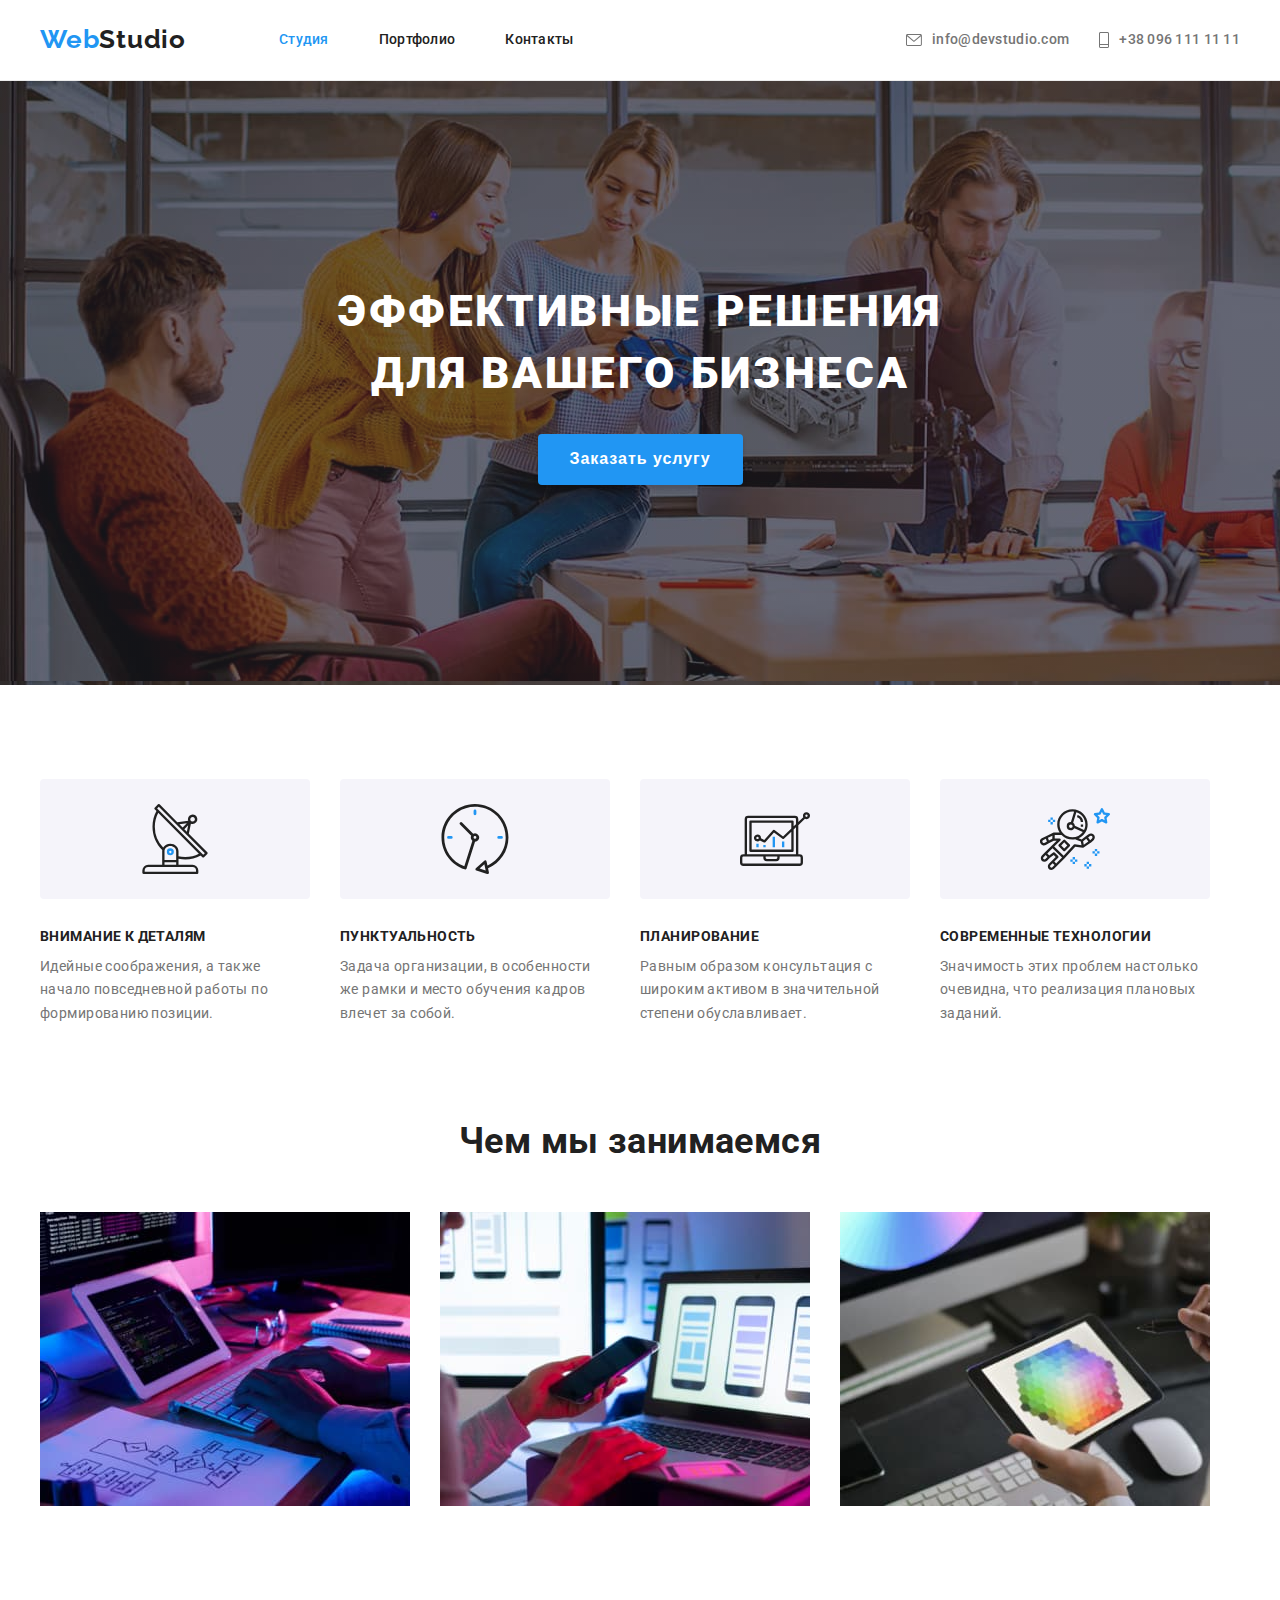
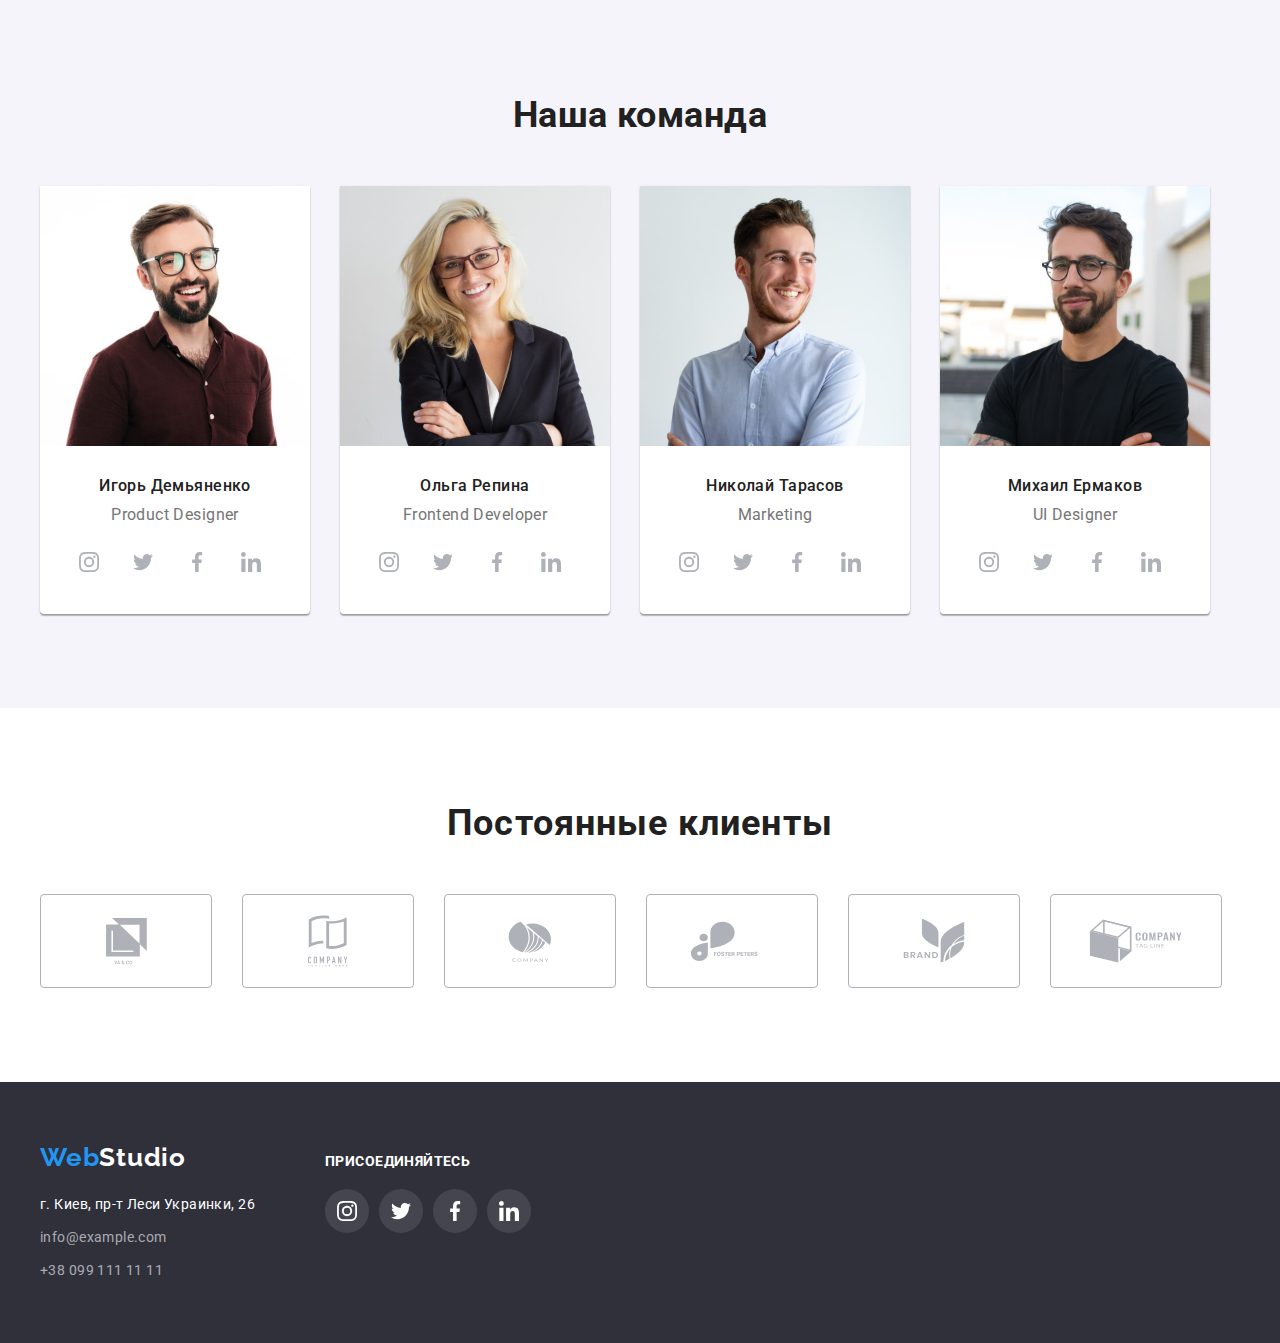
==== index.html @ b10f9ffb "переносить все з попередньої дз" ====
<!DOCTYPE html>
<html lang="ru">
<head>
    <meta charset="UTF-8">
    <meta http-equiv="X-UA-Compatible" content="IE=edge">
    <meta name="viewport" content="width=device-width, initial-scale=1.0">
    <title>Webstudio</title>
    <link rel="preconnect" href="https://fonts.googleapis.com">
    <link rel="preconnect" href="https://fonts.gstatic.com" crossorigin>
    <link href="https://fonts.googleapis.com/css2?family=Raleway:wght@700&family=Roboto:wght@400;500;700;900&display=swap"
        rel="stylesheet">
    <link rel="stylesheet" href="https://cdnjs.cloudflare.com/ajax/libs/modern-normalize/1.1.0/modern-normalize.min.css"
        integrity="sha512-wpPYUAdjBVSE4KJnH1VR1HeZfpl1ub8YT/NKx4PuQ5NmX2tKuGu6U/JRp5y+Y8XG2tV+wKQpNHVUX03MfMFn9Q=="
        crossorigin="anonymous" referrerpolicy="no-referrer" />
    <link rel="stylesheet" href="./css/styles.css">
</head>
<body>
    <!--header-->
<header>
<div class="container header">
    <nav class="nav">
        <a href="/" class="logo"><span class="web">Web</span>Studio</a>
        <ul class="nav-list">
            <li class="nav-list-item"><a href="./index.html" class="nav-list-link current">Студия</a></li>
            <li class="nav-list-item"><a href="./portfolio.html" class="nav-list-link">Портфолио</a></li>
            <li class="nav-list-item"><a href="" class="nav-list-link">Контакты</a></li>
        </ul>
    </nav>
    <ul class="auth-nav">
        <li class="auth-nav-item"><a href="mailto:info@devstudio.com" class="auth-nav-link mail">
            <svg class="envelope" width="16px" height="12px" >
                <use href="./images/icons.svg#icon-envelope"></use>
            </svg>
            info@devstudio.com</a>
        </li>
        <li class="auth-nav-item"><a href="tel:+380961111111" class="auth-nav-link">
            <svg class="tel" width="10px" height="16px">
                <use href="./images/icons.svg#icon-tel"></use>
            </svg>
            +38 096 111 11 11</a>
        </li>
    </ul>
</div>
</header>
<!--main-->
<main>
    <!--Герой-->
<section class="hero">
<div class="container">
    <h1 class="hero-title">Эффективные решения <br /> для вашего бизнеса</h1>
    <button type="button" class="button">Заказать услугу</button>
</div>
</section>
<!--Наши преимущества-->
<section class="advantages section">
    <div class="container">
        <h2 class="advantages-title visually-hidden">Наши преимущества</h2>
        <ul class="advantages-list">
            <li class="advantages-item antena">
                <div class="icon">
                 <svg>
                    <use href="./images/icons.svg#icon-antena"></use>
                 </svg>
                </div>
                <h3 class="advantages-item-title">Внимание к деталям</h3>
                <p class="advantages-text">Идейные соображения, а также начало повседневной работы по формированию позиции.</p>
            </li>
            <li class="advantages-item clock">
                <div class="icon">
                 <svg>
                    <use href="./images/icons.svg#icon-clock"></use>
                 </svg>
                </div>
                <h3 class="advantages-item-title">Пунктуальность</h3>
                <p class="advantages-text">Задача организации, в особенности же рамки и место обучения кадров влечет за собой.
                </p>
            </li>
            <li class="advantages-item diagram">
                <div class="icon">
                 <svg>
                    <use href="./images/icons.svg#icon-diagram"></use>
                 </svg>
                </div>
                <h3 class="advantages-item-title">Планирование</h3>
                <p class="advantages-text">Равным образом консультация с широким активом в значительной степени обуславливает.
                </p>
            </li>
            <li class="advantages-item astronaut">
                <div class="icon">
                 <svg>
                    <use href="./images/icons.svg#icon-astronaut"></use>
                 </svg>
                </div>
                <h3 class="advantages-item-title">Современные технологии</h3>
                <p class="advantages-text">Значимость этих проблем настолько очевидна, что реализация плановых заданий.</p>
            </li>
        </ul>
    </div>
</section>
<!--Чем мы занимаемся-->
<section class="work section">
   <div class="container">
        <h2 class="work-title">Чем мы занимаемся</h2>
        <ul class="work-list">
            <li class="work-list-item">
                <img src="./images/photocomp.jpg" width="370" height="294" alt="Компютер">
            </li>
            <li class="work-list-item">
                <img src="./images/photophone.jpg" width="370" height="294" alt="Мобильный">
            </li>
            <li class="work-list-item">
                <img src="./images/phototab.jpg" width="370" height="294" alt="Планшет">
            </li>
        </ul>
   </div>
</section>
<!--Наша команда-->
<section class="teem section">
    <div class="container">
        <h2 class="teem-title">Наша команда</h2>
        <ul class="teem-list">
            <li class="teem-item">
                <img src="./images/photoigor.jpg" width="270" height="260" alt="Фото Игорь Демьяненко">
                <div class="teem-thumb">
                     <h3 class="name">Игорь Демьяненко</h3>
                     <p class="position">Product Designer</p>
                     <ul class="soc-sites">
                    <li class="soc-sites-item">
                        <a href="" class="soc-link">
                         <svg class="instagram">
                            <use href="./images/icons.svg#icon-instagram"></use>
                         </svg>
                        </a>
                    </li>
                    <li class="soc-sites-item">
                        <a href="" class="soc-link">
                         <svg class="twitter">
                            <use href="./images/icons.svg#icon-twitter"></use>
                         </svg>
                        </a>
                    </li>
                    <li class="soc-sites-item">
                        <a href="" class="soc-link">
                         <svg class="facebook">
                            <use href="./images/icons.svg#icon-facebook"></use>
                         </svg>
                        </a>
                    </li>
                    <li class="soc-sites-item">
                       <a href="" class="soc-link">
                         <svg class="linkedin">
                            <use href="./images/icons.svg#icon-linkedin"></use>
                         </svg>
                       </a>
                    </li>
                </ul>
                </div>
            </li>
            <li class="teem-item">
                <img src="./images/photoolga.jpg" width="270" height="260" alt="Фото Ольга Репина">
                <div class="teem-thumb">
                     <h3 class="name">Ольга Репина</h3>
                     <p class="position">Frontend Developer</p>
                     <ul class="soc-sites">
                    <li class="soc-sites-item">
                        <a href="" class="soc-link">
                         <svg class="instagram">
                            <use href="./images/icons.svg#icon-instagram"></use>
                         </svg>
                        </a>
                    </li>
                    <li class="soc-sites-item">
                        <a href="" class="soc-link">
                         <svg class="twitter">
                            <use href="./images/icons.svg#icon-twitter"></use>
                         </svg>
                        </a>
                    </li>
                    <li class="soc-sites-item">
                        <a href="" class="soc-link">
                         <svg class="facebook">
                            <use href="./images/icons.svg#icon-facebook"></use>
                         </svg>
                        </a>
                    </li>
                    <li class="soc-sites-item">
                       <a href="" class="soc-link">
                         <svg class="linkedin">
                            <use href="./images/icons.svg#icon-linkedin"></use>
                         </svg>
                       </a>
                    </li>
                </ul>
                </div>
            </li>
            <li class="teem-item">
                <img src="./images/photonikola.jpg" width="270" height="260" alt="Фото Николай Тарасов">
                <div class="teem-thumb">
                     <h3 class="name">Николай Тарасов</h3>
                     <p class="position">Marketing</p>
                     <ul class="soc-sites">
                    <li class="soc-sites-item">
                        <a href="" class="soc-link">
                         <svg class="instagram">
                            <use href="./images/icons.svg#icon-instagram"></use>
                         </svg>
                        </a>
                    </li>
                    <li class="soc-sites-item">
                        <a href="" class="soc-link">
                         <svg class="twitter">
                            <use href="./images/icons.svg#icon-twitter"></use>
                         </svg>
                        </a>
                    </li>
                    <li class="soc-sites-item">
                        <a href="" class="soc-link">
                         <svg class="facebook">
                            <use href="./images/icons.svg#icon-facebook"></use>
                         </svg>
                        </a>
                    </li>
                    <li class="soc-sites-item">
                       <a href="" class="soc-link">
                         <svg class="linkedin">
                            <use href="./images/icons.svg#icon-linkedin"></use>
                         </svg>
                       </a>
                    </li>
                </ul>
                </div>
            </li>
            <li class="teem-item">
                <img src="./images/photomisha.jpg" width="270" height="260" alt="Фото Михаил Ермаков">
                <div class="teem-thumb">
                     <h3 class="name">Михаил Ермаков</h3>
                     <p class="position">UI Designer</p>
                     <ul class="soc-sites">
                    <li class="soc-sites-item">
                        <a href="" class="soc-link">
                         <svg class="instagram">
                            <use href="./images/icons.svg#icon-instagram"></use>
                         </svg>
                        </a>
                    </li>
                    <li class="soc-sites-item">
                        <a href="" class="soc-link">
                         <svg class="twitter">
                            <use href="./images/icons.svg#icon-twitter"></use>
                         </svg>
                        </a>
                    </li>
                    <li class="soc-sites-item">
                        <a href="" class="soc-link">
                         <svg class="facebook">
                            <use href="./images/icons.svg#icon-facebook"></use>
                         </svg>
                        </a>
                    </li>
                    <li class="soc-sites-item">
                       <a href="" class="soc-link">
                         <svg class="linkedin">
                            <use href="./images/icons.svg#icon-linkedin"></use>
                         </svg>
                       </a>
                    </li>
                </ul>
                </div>
            </li>
        </ul>
    </div>
</section>
<!--Постоянные клиенты-->
<section class="clients section">
    <div class="container">
     <h2 class="clients-title">Постоянные клиенты</h2>  
     <ul class="clients-list">
         <li class="clients-list-item">
             <a href="" class="client-link">
             <svg class="client-icon icon-1" width="41px" height="46.7px">
                 <use href="./images/icons.svg#icon-icon-1"></use>
             </svg>
            </a>
        </li>
        <li class="clients-list-item">
             <a href="" class="client-link">
             <svg class="client-icon icon-2" width="40px" height="52px">
                 <use href="./images/icons.svg#icon-icon-2"></use>
             </svg>
            </a>
        </li>
        <li class="clients-list-item">
             <a href="" class="client-link">
             <svg class="client-icon icon-3" width="43.46px" height="41.18px">
                 <use href="./images/icons.svg#icon-icon-3"></use>
             </svg>
            </a>
        </li>
        <li class="clients-list-item">
             <a href="" class="client-link">
             <svg class="client-icon icon-4" width="84.44px" height="40.62px">
                 <use href="./images/icons.svg#icon-icon-4"></use>
             </svg>
            </a>
        </li>
        <li class="clients-list-item">
             <a href="" class="client-link">
             <svg class="client-icon icon-5" width="62.54px" height="45.43px">
                 <use href="./images/icons.svg#icon-icon-5"></use>
             </svg>
            </a>
        </li>
        <li class="clients-list-item">
             <a href="" class="client-link">
             <svg class="client-icon icon-6" width="93.79px" height="43.93px">
                 <use href="./images/icons.svg#icon-icon-6"></use>
             </svg>
            </a>
        </li>
    </ul> 
    </div>
</section>
</main>
<!--footer-->
<footer class="footer">
<div class="container">
    <div class="footer-address">
     <a href="/" class="logo-footer"><span class="web">Web</span>Studio</a>
     <address>
        <ul class="address">
            <li class="item place">г. Киев, пр-т Леси Украинки, 26</li>
            <li class="item mail"><a href="mailto:info@example.com" class="auth">info@example.com</a></li>
            <li class="item phone"><a href="tel:+380991111111" class="auth">+38 099 111 11 11</a></li>
        </ul>
     </address>
   </div>
  <div class="connection">
     <p class="connect-title">присоединяйтесь</p>
     <ul class="footer-soc-sites">
         <li class="soc-sites-item">
                        <a href="" class="soc-link">
                         <svg class="instagram">
                            <use href="./images/icons.svg#icon-instagram"></use>
                         </svg>
                        </a>
                    </li>
                    <li class="soc-sites-item">
                        <a href="" class="soc-link">
                         <svg class="twitter">
                            <use href="./images/icons.svg#icon-twitter"></use>
                         </svg>
                        </a>
                    </li>
                    <li class="soc-sites-item">
                        <a href="" class="soc-link">
                         <svg class="facebook">
                            <use href="./images/icons.svg#icon-facebook"></use>
                         </svg>
                        </a>
                    </li>
                    <li class="soc-sites-item">
                       <a href="" class="soc-link">
                         <svg class="linkedin">
                            <use href="./images/icons.svg#icon-linkedin"></use>
                         </svg>
                       </a>
                    </li>
        </ul>
   </div>
</div>
</footer>
</body>
</html>
---- css/styles.css ----
:root {
    --title-text-color: #212121;
    --text-color: #757575;
    --accent-color: #2196F3;
    --background-color: #fff;
    --footer-color: #2F303A;
    --secondary-bgr-color: #F5F4FA;
    --icon-color: #AFB1B8;
}

body {
margin: 0;
font-family: 'Roboto', sans-serif;
color: var(--title-text-color);
font-size: 14px;
letter-spacing: 0.03em;
background-color: var(--background-color);
}

h1, h2, h3, p {
    margin: 0;
}

ul {
    margin: 0;
    padding: 0;
}

li {
list-style-type: none;
}

a {
color: inherit;
text-decoration: none;
}

.visually-hidden {
 position: absolute;   
 width: 1px;
 height: 1px;
 margin: -1px;
 border: 0;
 padding: 0;
 white-space: nowrap;
 clip-path: inset(100%);
 clip: rect(0 0 0 0);
 overflow: hidden;
}

/* Header */
.section {
    padding-top: 94px;
    padding-bottom: 94px;
}

.container {
    width: 1200px;
    padding-right: 15px;
    padding-left: 15px;
    margin-left: auto;
    margin-right: auto;
}

header {
background-color: var(--background-color);
border-bottom: 1px solid #ECECEC;
}

.container.header {
    display: flex;
    align-items: center;
}

.logo,
.logo-footer {
 display: inline-block;

 font-family: 'Raleway', sans-serif;
 font-size: 26px;
 line-height: 1.2;
 font-weight: 700;
 letter-spacing: 0.03em;
 }

.logo {
    margin-right: 93px;
}

.nav {
display: flex;
align-items: center;
color: var(--title-text-color);
}

.nav > a {
    display: inline-block;
}

.list-item,
.auth-nav-link {
    color: var(--title-text-color);
    font-weight: 500;
    line-height: 1,14;
    letter-spacing: 0.02em;
}

.web {
color: var(--accent-color);
}

.nav-list {
    display: flex;
}

.nav-list-item:not(:first-child) {
    margin-left: 50px;
}

.auth-nav-item:not(:first-child) {
    margin-left: 30px;
}

.nav-list-link {
    display: inline-block;
    padding: 32px 0;

    font-weight: 500;
    line-height: 1.14;
    letter-spacing: 0.02em;
}

.nav-list-link:hover,
.nav-list-link:focus {
color: var(--accent-color);   
}

.auth-nav {
    display: flex;
    margin-left: auto;
}

.auth-nav-link {
display: flex;
align-items: center;

padding: 32px 0;

font-weight: 500;
line-height: 1.14;
letter-spacing: 0.02em;
color: var(--text-color);
}

.auth-nav-link:hover,
.auth-nav-link:focus,
.auth:hover,
.auth:focus {
color: var(--accent-color);
}

.envelope,
.tel {
    margin-right: 10px;
    fill: var(--text-color);
}

.auth-nav-link:hover .envelope,
.auth-nav-link:focus .envelope,
.auth-nav-link:hover .tel,
.auth-nav-link:focus .tel {
    fill: var(--accent-color);
}

/* Студия */

.current {
color: var(--accent-color);
}

/* Герой */

.hero {
    padding-top: 200px;
    padding-bottom: 200px;
    max-width: 1600px;

    background-color: var(--footer-color);
    background-image: 
    linear-gradient(rgba(47, 48, 58, 0.4), rgba(47, 48, 58, 0.4)), 
    url(../images/bgr-img-hero.jpg);
    
    text-align: center;
   }

.hero-title {
    margin-bottom: 30px;
    font-size: 44px;
    line-height: 1.4;
    font-weight: 900;
    color: var(--background-color);
    text-align: center;
    text-transform: uppercase;
    letter-spacing: 0.06em;
    }

.button {
display: inline-block;
box-shadow: 0px 4px 4px rgba(0, 0, 0, 0.15);
border-radius: 4px;
border: none;
padding: 10px 32px;

background-color: var(--accent-color);
color: var(--background-color);
font-size: 16px;
line-height: 1.9;
font-weight: 700;
letter-spacing: 0.06em;
text-align: center;
cursor: pointer;
}

/* Наши преимущества */
.advantages {
padding-bottom: 0;
}

.advantages.section .container {
display: flex;
}

.advantages-list {
    display: flex;
}

.icon {
    display: flex;
    align-items: center;
    justify-content: center;

    width: 270px;
    height: 120px;
    margin-bottom: 30px;
    background-color: var(--secondary-bgr-color);
    border-radius: 4px;
}

.icon > svg {
 display: inline-flex;
 width: 70px;
 height: 70px;
 background-position: center;
}

.advantages-item {
    width: 270px;
}

.advantages-item:not(:first-child) {
margin-left: 30px;
}

.advantages-item-title {
margin-bottom: 10px;

font-weight: 700;
font-size: 14px;
line-height: 1.14;
text-transform: uppercase;
text-align: left;
color: var(--title-text-color);
}

.advantages-text {
line-height: 1.7;
text-align: left;
color: var(--text-color);
}

/* Чем мы занимаемся */
img {
    display: block;
    max-width: 100%;
    height: auto;
}

.work-title,
.teem-title {
font-size: 36px;
line-height: 1.17;
text-align: center;
color: var(--title-text-color);
}

.work-title {
    margin-bottom: 50px;
}

.work-list {
    display: flex;
}

.work-list-item:not(:first-child) {
    margin-left: 30px;
}

/* Наша команда */

.teem {
background-color: var(--secondary-bgr-color);
}

.teem-title {
    margin-bottom: 50px;
}

.teem-list {
    display: flex;
}

.teem-item {
width: 270px;
background: var(--background-color);
text-align: center;

box-shadow: 0px 1px 3px rgba(0, 0, 0, 0.12), 0px 1px 1px rgba(0, 0, 0, 0.14), 0px 2px 1px rgba(0, 0, 0, 0.2);
border-radius: 0px 0px 4px 4px;
}

.teem-item:not(:first-child) {
    margin-left: 30px;
}

.teem-thumb {
    padding: 30px 32px;
}

.name {
margin-bottom: 10px;

font-size: 16px;
line-height: 1.19;
font-weight: 500;
color: var(--title-text-color);
}

.position {
margin-bottom: 16px;

font-size: 16px;
line-height: 1.19;
font-weight: 400;
color: var(--text-color);
}

.soc-sites {
    display: flex;
    justify-content: center;
}

.soc-link {
    display: flex;
    align-items: center;
    justify-content: center;

    width: 44px;
    height: 44px;
    border-radius: 50%;
}

.soc-link > svg {
    width: 20px;
    height: 20px;
}

.soc-link:hover,
.soc-link:focus {
    background-color: var(--accent-color);
}

.soc-link:hover svg,
.soc-link:focus svg {
    fill: var(--background-color);
}

.soc-link-item:not(:first-child) {
    margin-left: 10px;
}

.teem-item svg {
  fill: var(--icon-color)
}

/* Постоянные клиенты */

.clients-title {
margin-bottom: 50px;

font-weight: 700;
font-size: 36px;
line-height: 42px;
text-align: center;
letter-spacing: 0.03em;
color: var(--title-text-color);
}

.clients-list {
    display: flex;
}

.clients-list-item {
    display: flex;
}

.clients-list-item:not(:first-child) {
margin-left: 30px;
}

.client-link {
    display: flex;
    align-items: center;
    justify-content: center;
    width: 170px;
    height: 92px;
    border: 1px solid var(--icon-color);
    border-radius: 4px;
}

.client-link:hover,
.client-link:focus {
    border-color: var(--accent-color);
 }

.client-link:hover .client-icon,
.client-link:focus .client-icon {
    fill: var(--accent-color);
}

.client-icon {
   fill: var(--icon-color);
}

/* Портфолио */

.portfolio {
  background-color: var(--background-color)
}

.filtr {
    display: flex;
    padding-left: 0;
    margin-bottom: 50px;
    text-align: center;
    justify-content: center;
    }

.filtr .item:not(:first-child) {
    margin-left: 8px;
}

.filtr-item {
display: inline-block;
padding: 6px 22px;
background: var(--secondary-bgr-color);
border-radius: 4px;
border-color: transparent;

font-size: 16px;
line-height: 1.6;
font-weight: 500;
text-align: center;
color: var(--title-text-color);
cursor: pointer;
}

.filtr-item:hover,
.filtr-item:focus {
color: var(--background-color);
background-color: var(--accent-color);
}

.portfolio-list {
    display: flex;
    flex-wrap: wrap;
}

.card-text {
    padding: 20px 24px;
    border-right: 1px solid #EEEEEE;
    border-bottom: 1px solid #EEEEEE;
    border-left: 1px solid #EEEEEE;
}

.portfolio-list-item:not(:nth-child(3n)) {
    margin-right: 30px;
}

.portfolio-list-item:not(:nth-last-child(-n + 3)) {
    margin-bottom: 30px;
}

.portfolio-list-item {
width: 370px;
}

.portfolio-list-link {
    display: block;
}

.portfolio-list-link:hover,
.portfolio-list-link:focus {
box-shadow: 0px 1px 1px rgba(0, 0, 0, 0.12), 0px 4px 4px rgba(0, 0, 0, 0.06), 1px 4px 6px rgba(0, 0, 0, 0.16);
}

.portfolio-item-title {
margin-bottom: 4px;

font-size: 18px;
line-height: 2;
font-weight: 700;
text-align: left;
letter-spacing: 0.06em;
color: var(--title-text-color);
}

.portfolio-item-text {
font-size: 16px;
line-height: 1.9;
text-align: left;
color: var(--text-color)
}

/* Footer */
footer {
background-color: var(--footer-color);
}

.footer {
    padding-top: 60px;
    padding-bottom: 60px;
}

.footer > .container {
    display: flex;

    align-items: baseline;
}

.logo-footer {
margin-bottom: 20px;

color: var(--background-color);
}

.place,
.auth {
font-family: Roboto;
font-style: normal;
font-size: 14px;
line-height: 1.7;
color: var(--background-color);
}

.auth {
color: rgba(255, 255, 255, 0.6);
}

.address a {
    display: inline-block;
}

.item.place {
    margin-bottom: 9px;
}

.item.mail {
    margin-bottom: 9px;
}

.connect-title {
margin-bottom: 20px;

font-weight: 700;
font-size: 14px;
line-height: 16px;
letter-spacing: 0.03em;
text-transform: uppercase;

color: var(--background-color);
}

.footer-address {
    margin-right: 70px;
}

.footer-soc-sites {
    display: flex;
}

.footer-soc-sites svg {
    fill: var(--background-color);
}

.soc-sites-item {
    margin-right: 10px;
}

.soc-link {
    background: rgba(255, 255, 255, 0.1);
}
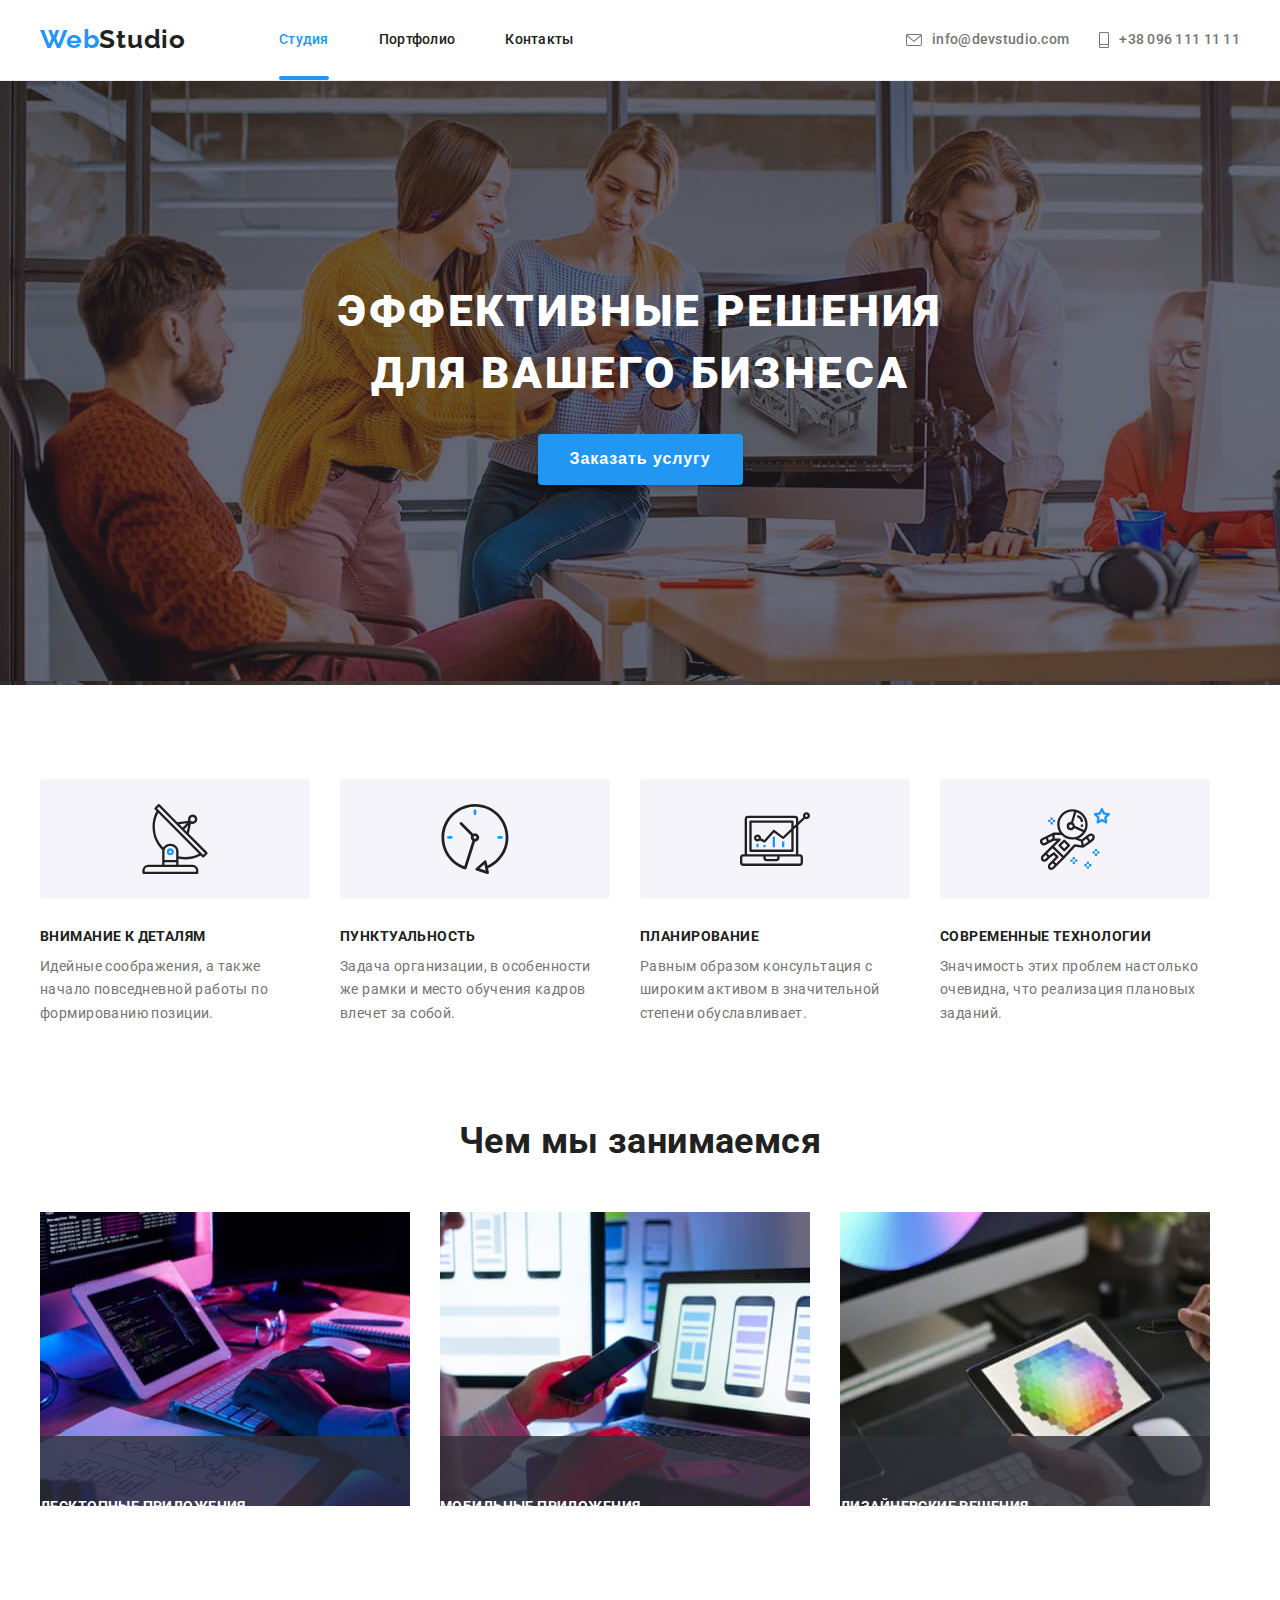
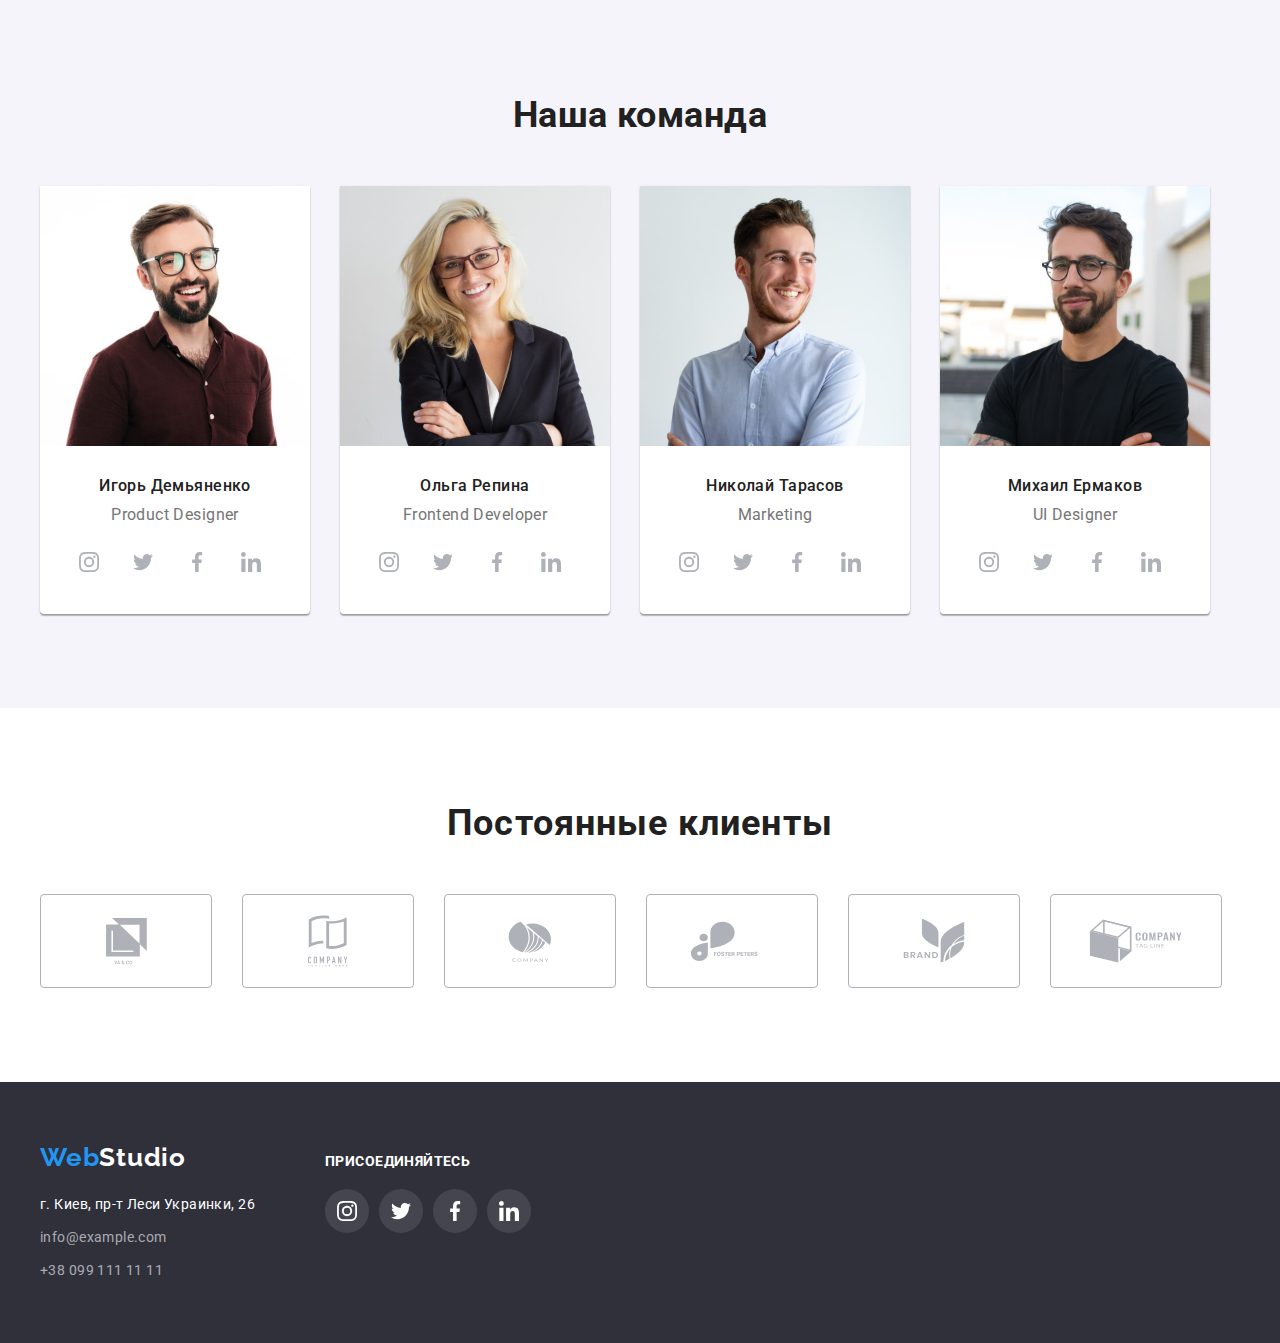
==== commit 08a32123: "додає after на картку в студії" ====
--- a/index.html
+++ b/index.html
@@ -103,13 +103,22 @@
         <h2 class="work-title">Чем мы занимаемся</h2>
         <ul class="work-list">
             <li class="work-list-item">
-                <img src="./images/photocomp.jpg" width="370" height="294" alt="Компютер">
+                <div class="work-thumb">
+                    <img src="./images/photocomp.jpg" width="370" height="294" alt="Компютер">
+                    <p class="work-text">Десктопные приложения</p>
+                </div>
             </li>
             <li class="work-list-item">
-                <img src="./images/photophone.jpg" width="370" height="294" alt="Мобильный">
+                <div class="work-thumb">
+                    <img src="./images/photophone.jpg" width="370" height="294" alt="Мобильный">
+                    <p class="work-text">Мобильные приложения</p>
+                </div>
             </li>
             <li class="work-list-item">
-                <img src="./images/phototab.jpg" width="370" height="294" alt="Планшет">
+                <div class="work-thumb">
+                    <img src="./images/phototab.jpg" width="370" height="294" alt="Планшет">
+                    <p class="work-text">Дизайнерские решения</p>
+                </div>
             </li>
         </ul>
    </div>
@@ -369,5 +378,6 @@
    </div>
 </div>
 </footer>
+<script src="./js/modal.js"></script>
 </body>
 </html>--- a/css/styles.css
+++ b/css/styles.css
@@ -113,6 +113,10 @@
     display: flex;
 }
 
+.nav-list-item {
+    position: relative;
+}
+
 .nav-list-item:not(:first-child) {
     margin-left: 50px;
 }
@@ -128,11 +132,30 @@
     font-weight: 500;
     line-height: 1.14;
     letter-spacing: 0.02em;
+
+    transition: color 250ms cubic-bezier(0.4, 0, 0.2, 1);
 }
 
 .nav-list-link:hover,
 .nav-list-link:focus {
-color: var(--accent-color);   
+color: var(--accent-color);
+}
+
+.current {
+color: var(--accent-color);
+}
+
+.current::after {
+content: '';
+position: absolute;
+left: 0;
+bottom: 0;
+
+width: 100%;
+height: 4px;
+
+background: var(--accent-color);
+border-radius: 2px;
 }
 
 .auth-nav {
@@ -150,6 +173,8 @@
 line-height: 1.14;
 letter-spacing: 0.02em;
 color: var(--text-color);
+
+transition: color 250ms cubic-bezier(0.4, 0, 0.2, 1);
 }
 
 .auth-nav-link:hover,
@@ -170,13 +195,11 @@
 .auth-nav-link:hover .tel,
 .auth-nav-link:focus .tel {
     fill: var(--accent-color);
+
+    transition: fill 250ms cubic-bezier(0.4, 0, 0.2, 1);
 }
 
 /* Студия */
-
-.current {
-color: var(--accent-color);
-}
 
 /* Герой */
 
@@ -305,6 +328,37 @@
     margin-left: 30px;
 }
 
+.work-thumb {
+    position: relative;
+    display: block;
+}
+
+.work-thumb::after {
+    content: '';
+    position: absolute;
+    left: 0;
+    bottom: 0;
+    z-index: 1;
+    width: 100%;
+    height: 70px;
+    background: rgba(47, 48, 58, 0.8);
+}
+
+.work-text {
+position: absolute;
+
+z-index: 2;
+
+font-weight: 700;
+font-size: 14px;
+line-height: 1.14px;
+text-align: center;
+letter-spacing: 0.03em;
+text-transform: uppercase;
+
+color: var(--background-color)
+}
+
 /* Наша команда */
 
 .teem {
@@ -367,11 +421,15 @@
     width: 44px;
     height: 44px;
     border-radius: 50%;
+
+    transition: background-color 250ms cubic-bezier(0.4, 0, 0.2, 1);
 }
 
 .soc-link > svg {
     width: 20px;
     height: 20px;
+
+    transition: fill 250ms cubic-bezier(0.4, 0, 0.2, 1);
 }
 
 .soc-link:hover,
@@ -425,6 +483,8 @@
     height: 92px;
     border: 1px solid var(--icon-color);
     border-radius: 4px;
+
+    transition: border-color 250ms cubic-bezier(0.4, 0, 0.2, 1);
 }
 
 .client-link:hover,
@@ -439,6 +499,8 @@
 
 .client-icon {
    fill: var(--icon-color);
+
+   transition: fill 250ms cubic-bezier(0.4, 0, 0.2, 1);
 }
 
 /* Портфолио */
@@ -472,6 +534,9 @@
 text-align: center;
 color: var(--title-text-color);
 cursor: pointer;
+
+transition: background-color 250ms cubic-bezier(0.4, 0, 0.2, 1),
+color 250ms cubic-bezier(0.4, 0, 0.2, 1);
 }
 
 .filtr-item:hover,
@@ -506,6 +571,8 @@
 
 .portfolio-list-link {
     display: block;
+
+    transition: box-shadow 250ms cubic-bezier(0.4, 0, 0.2, 1);
 }
 
 .portfolio-list-link:hover,
@@ -564,6 +631,8 @@
 
 .auth {
 color: rgba(255, 255, 255, 0.6);
+
+transition: color 250ms cubic-bezier(0.4, 0, 0.2, 1);
 }
 
 .address a {
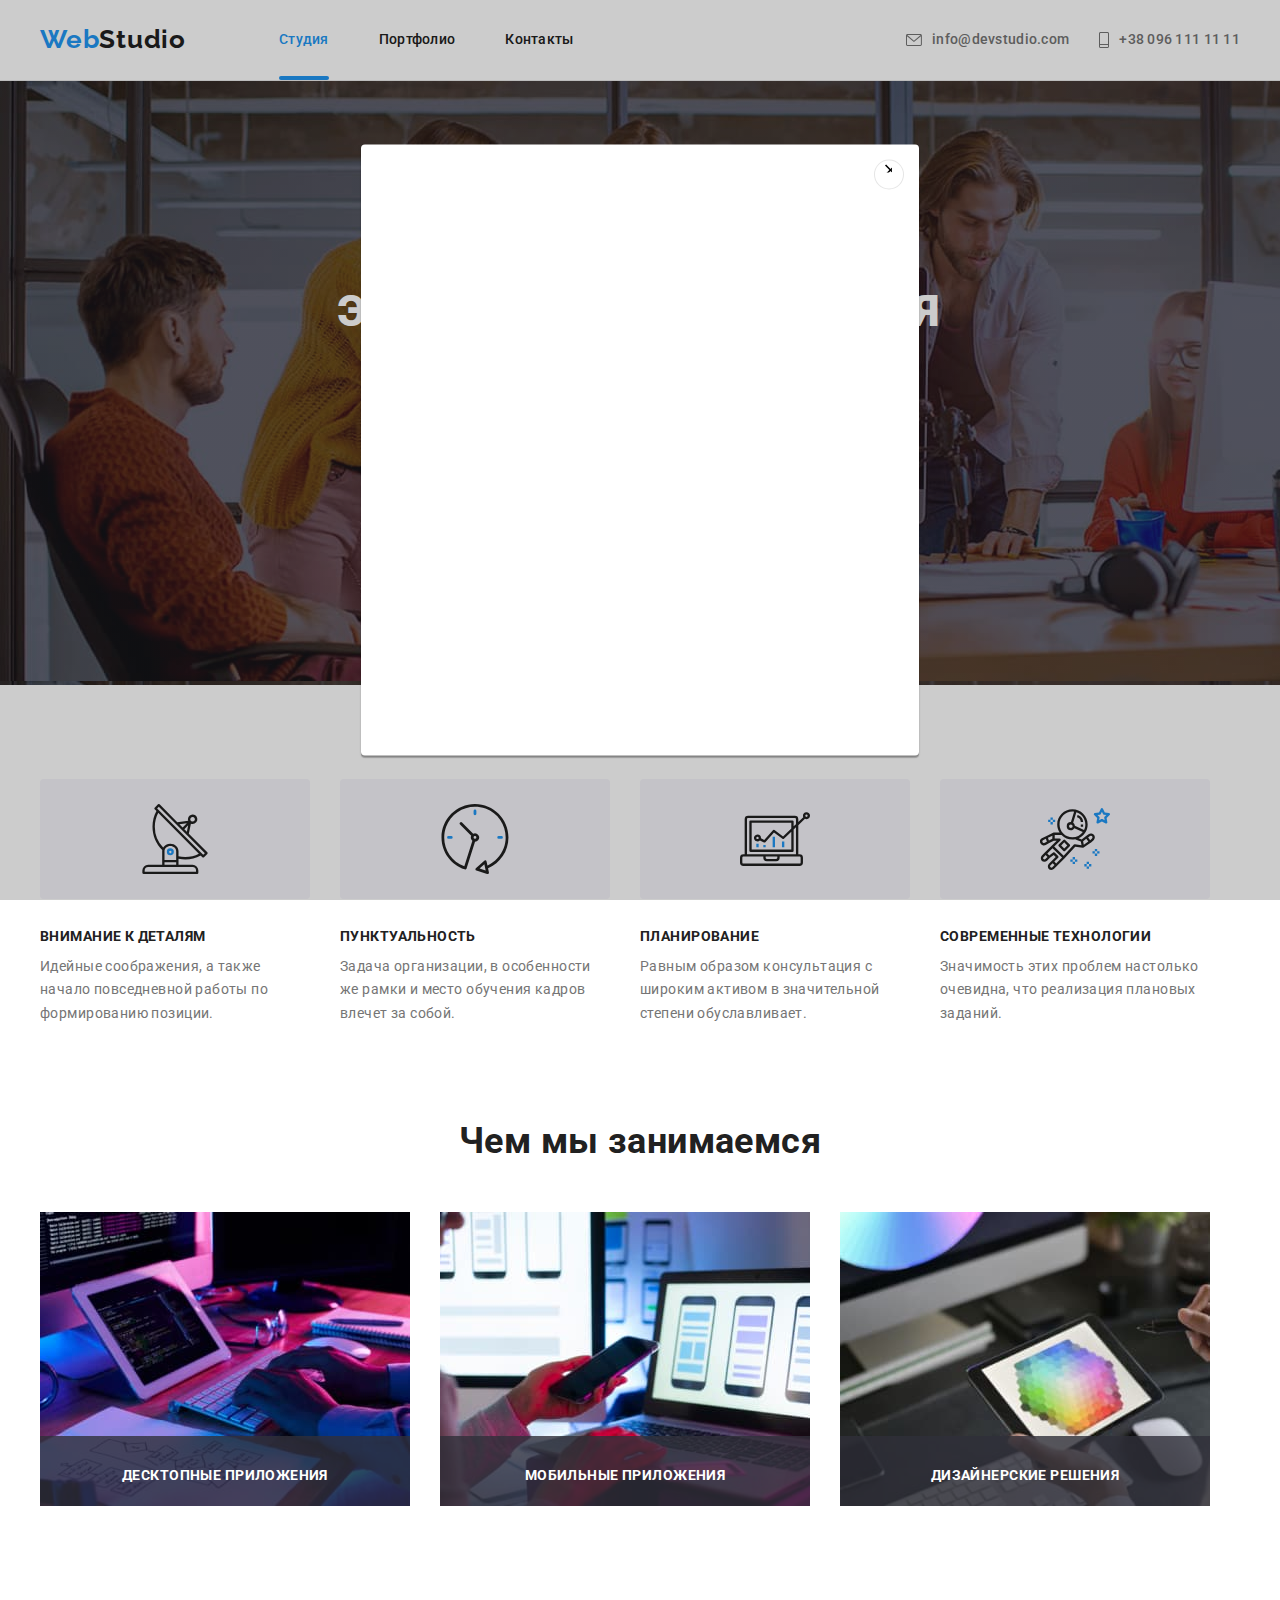
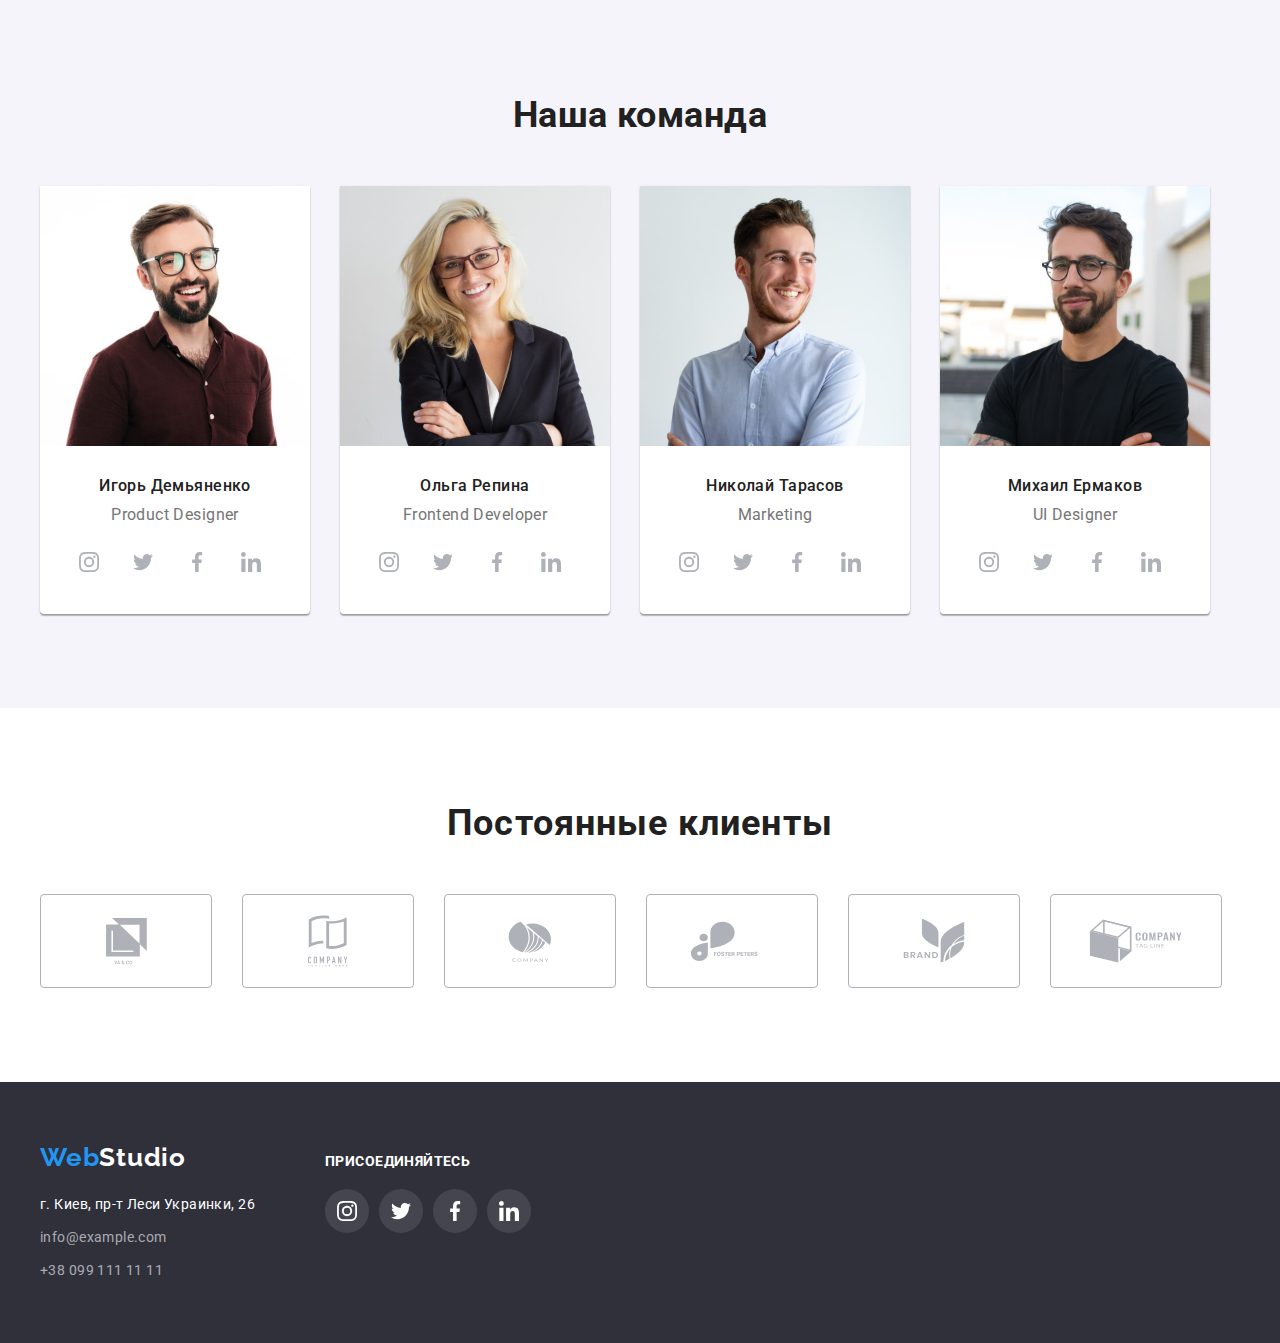
==== commit bd93d310: "додає модалку" ====
--- a/index.html
+++ b/index.html
@@ -46,10 +46,19 @@
 <main>
     <!--Герой-->
 <section class="hero">
-<div class="container">
-    <h1 class="hero-title">Эффективные решения <br /> для вашего бизнеса</h1>
-    <button type="button" class="button">Заказать услугу</button>
-</div>
+    <div class="container hero-thumb">
+        <h1 class="hero-title">Эффективные решения <br /> для вашего бизнеса</h1>
+        <button type="button" class="button" data-modal-open>Заказать услугу</button>
+        <div class="backdrop" data-modal>
+            <div class="modal">
+                <button class="btn-close" data-modal-close>
+                    <svg class="close-icon">
+                        <use href="./images/close-icon.svg"></use>
+                    </svg>
+                </button>
+            </div>
+        </div>
+    </div>
 </section>
 <!--Наши преимущества-->
 <section class="advantages section">
--- a/css/styles.css
+++ b/css/styles.css
@@ -244,6 +244,58 @@
 cursor: pointer;
 }
 
+.container.hero-thumb {
+    position: relative;
+}
+
+.backdrop {
+    position: fixed;
+    z-index: 3;
+    top: 0;
+    left: 0;
+    width: 100%;
+    height: 100%;
+    background-color: rgba(0, 0, 0, 0.2);
+}
+
+.backdrop.is-hidden {
+    opacity: 0;
+    pointer-events: none;
+}
+
+.modal {
+    position: absolute;
+    top: 50%;
+    left: 50%;
+    display: flex;
+    transform: translate(-50%, -50%);
+    z-index: 4;
+
+    width: 528px;
+    height: 581px;
+    padding: 15px;
+    background: var(--background-color);
+    box-shadow: 0px 1px 3px rgba(0, 0, 0, 0.12), 0px 1px 1px rgba(0, 0, 0, 0.14), 0px 2px 1px rgba(0, 0, 0, 0.2);
+    border-radius: 4px;
+}
+
+.btn-close {
+    display: inline-flex;
+    margin-left: auto;
+
+    background: #FFFFFF;
+    border: 1px solid rgba(0, 0, 0, 0.1);
+    border-radius: 50%;
+    width: 30px;
+    height: 30px;
+}
+
+.close-icon {
+    width: 11px;
+    height: 11px;
+    fill: rgba(0, 0, 0, 1);
+}
+
 /* Наши преимущества */
 .advantages {
 padding-bottom: 0;
@@ -330,12 +382,14 @@
 
 .work-thumb {
     position: relative;
-    display: block;
+    display: flex;
+    justify-content: center;
+    align-items: flex-end;
 }
 
 .work-thumb::after {
+    position: absolute;
     content: '';
-    position: absolute;
     left: 0;
     bottom: 0;
     z-index: 1;
@@ -346,16 +400,17 @@
 
 .work-text {
 position: absolute;
-
+display: flex;
 z-index: 2;
 
+padding-top: 30px;
+padding-bottom: 30px;
 font-weight: 700;
 font-size: 14px;
 line-height: 1.14px;
 text-align: center;
 letter-spacing: 0.03em;
 text-transform: uppercase;
-
 color: var(--background-color)
 }
 
@@ -596,6 +651,57 @@
 line-height: 1.9;
 text-align: left;
 color: var(--text-color)
+}
+
+.card-thumb {
+    position: relative;
+    display: flex;
+    width: 370px;
+    height: 294px;
+    overflow: hidden;
+}
+
+.card-thumb > p {
+    position: absolute;
+    bottom: 0;
+    left: 0;
+    display: block;
+    padding: 63px 24px;
+    z-index: 2;
+
+ font-weight: 400;
+ font-size: 18px;
+ line-height: 1.6;
+ letter-spacing: 0.03em;
+ color: var(--background-color);
+ 
+ transform: translateY(100%);
+ transition: transform 250ms cubic-bezier(0.4, 0, 0.2, 1);
+}
+
+.card-thumb::after {
+    position: absolute;
+    bottom: 0;
+    left: 0;
+    content: '';
+    z-index: 1;
+    display: block;
+    width: 100%;
+    height: 100%;
+    background-color: rgba(33, 150, 243, 0.9);
+ 
+    transform: translateY(100%);
+    transition: transform 250ms cubic-bezier(0.4, 0, 0.2, 1);
+}
+
+.portfolio-list-link:hover .card-thumb > p,
+.portfolio-list-link:focus .card-thumb > p {
+    transform: translateY(0);   
+}
+
+.portfolio-list-link:hover .card-thumb::after,
+.portfolio-list-link:focus .card-thumb::after {
+    transform: translateY(0);
 }
 
 /* Footer */
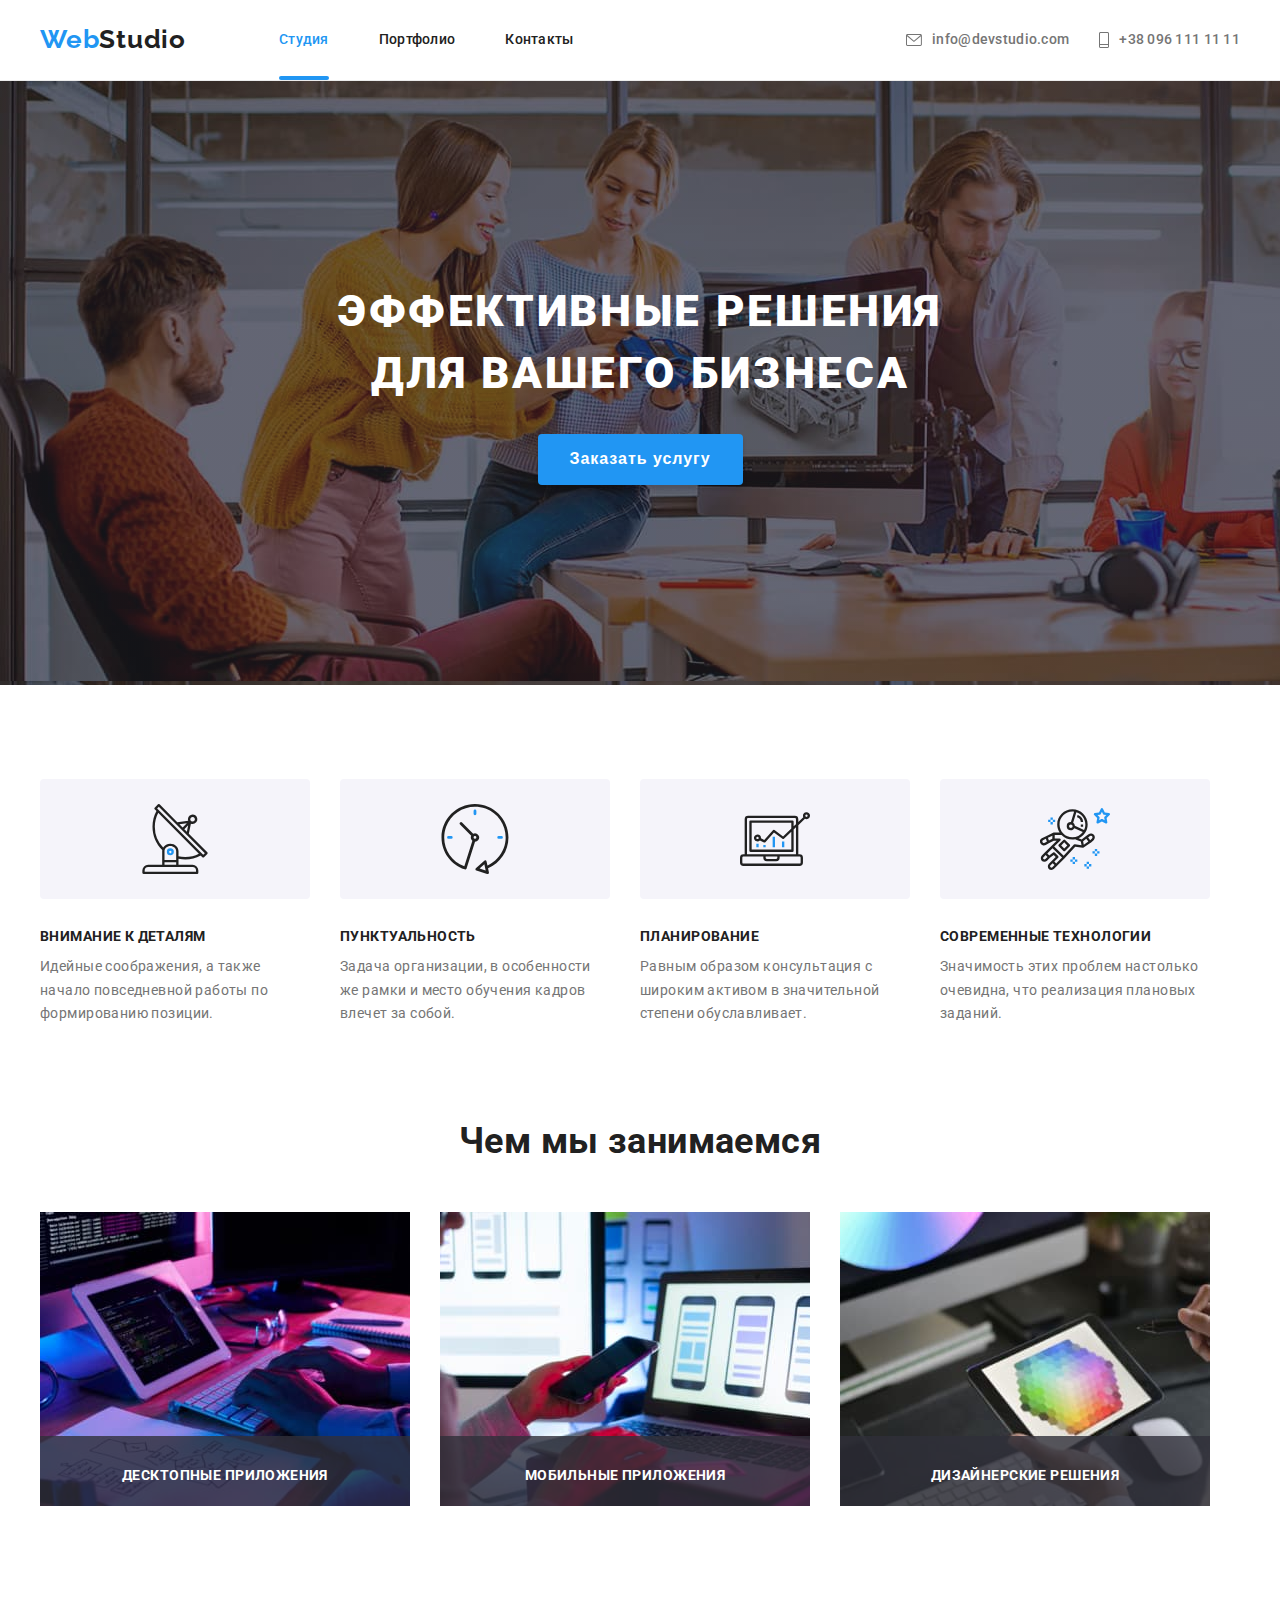
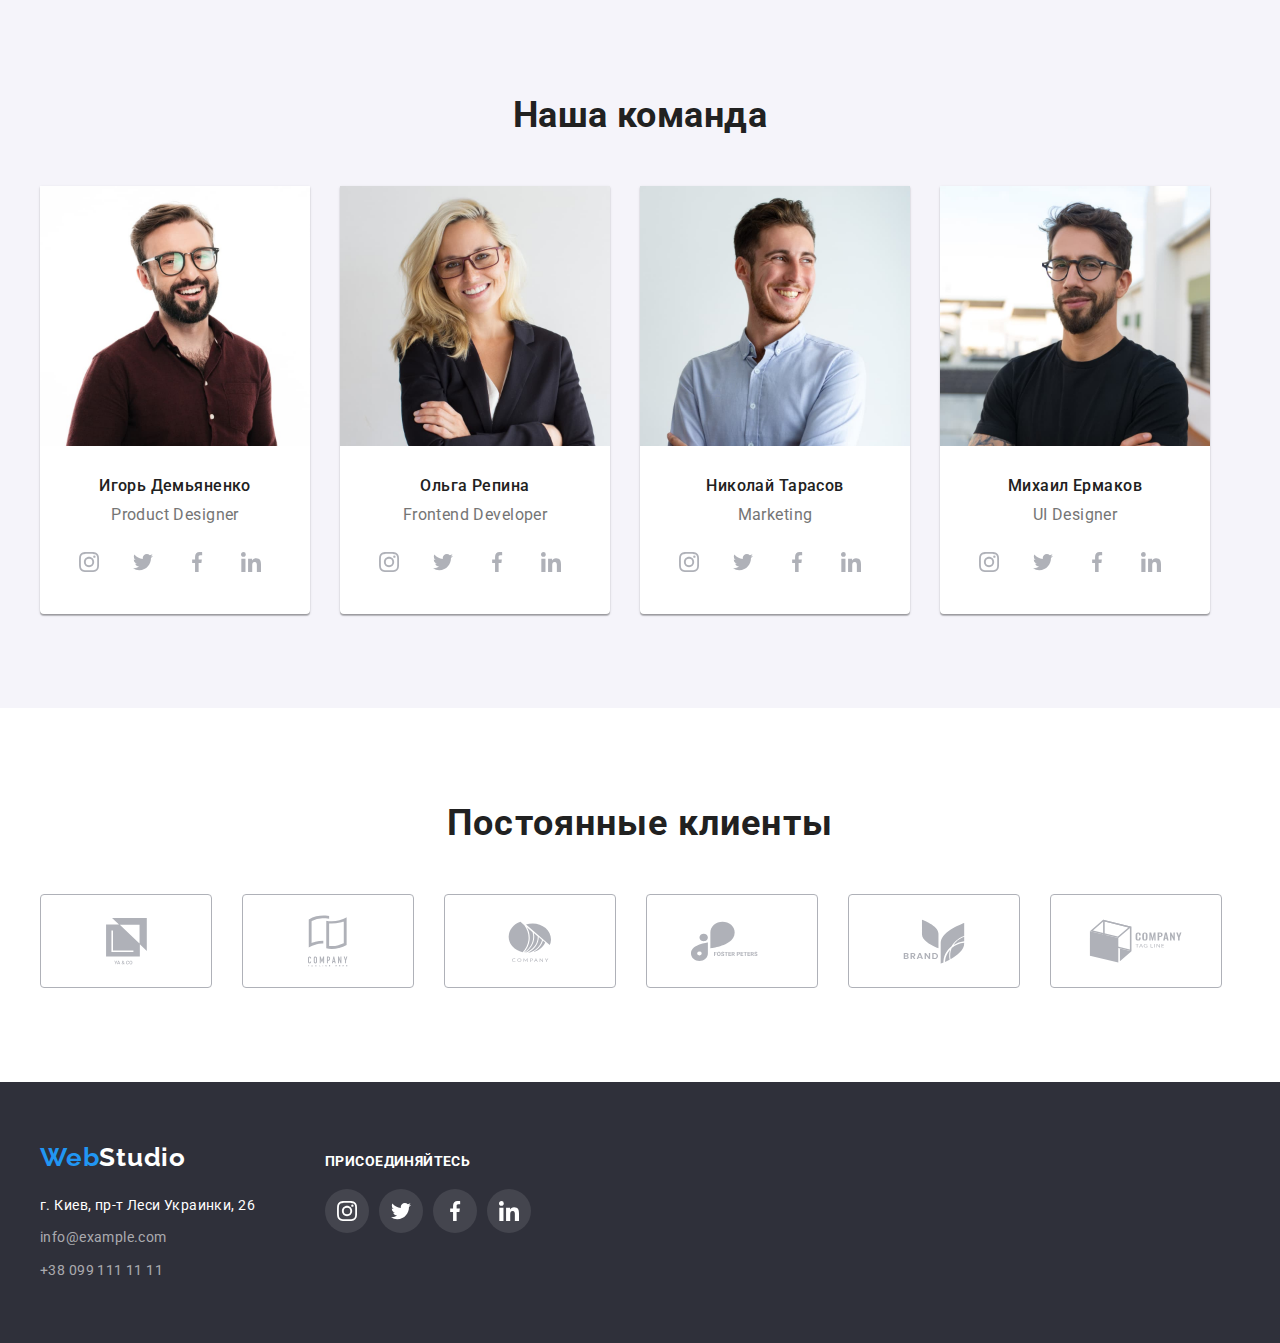
==== commit c4dfcbb2: "оформляє модальне (без хрестика закриття))" ====
--- a/index.html
+++ b/index.html
@@ -49,7 +49,7 @@
     <div class="container hero-thumb">
         <h1 class="hero-title">Эффективные решения <br /> для вашего бизнеса</h1>
         <button type="button" class="button" data-modal-open>Заказать услугу</button>
-        <div class="backdrop" data-modal>
+        <div class="backdrop is-hidden" data-modal>
             <div class="modal">
                 <button class="btn-close" data-modal-close>
                     <svg class="close-icon">
--- a/css/styles.css
+++ b/css/styles.css
@@ -76,6 +76,7 @@
 .logo-footer {
  display: inline-block;
 
+
  font-family: 'Raleway', sans-serif;
  font-size: 26px;
  line-height: 1.2;
@@ -85,6 +86,8 @@
 
 .logo {
     margin-right: 93px;
+    padding-top: 24px;
+    padding-bottom: 25px;
 }
 
 .nav {
@@ -280,8 +283,11 @@
 }
 
 .btn-close {
-    display: inline-flex;
+    display: flex;
     margin-left: auto;
+    align-items: center;
+    justify-content: center;
+    cursor: pointer;
 
     background: #FFFFFF;
     border: 1px solid rgba(0, 0, 0, 0.1);
